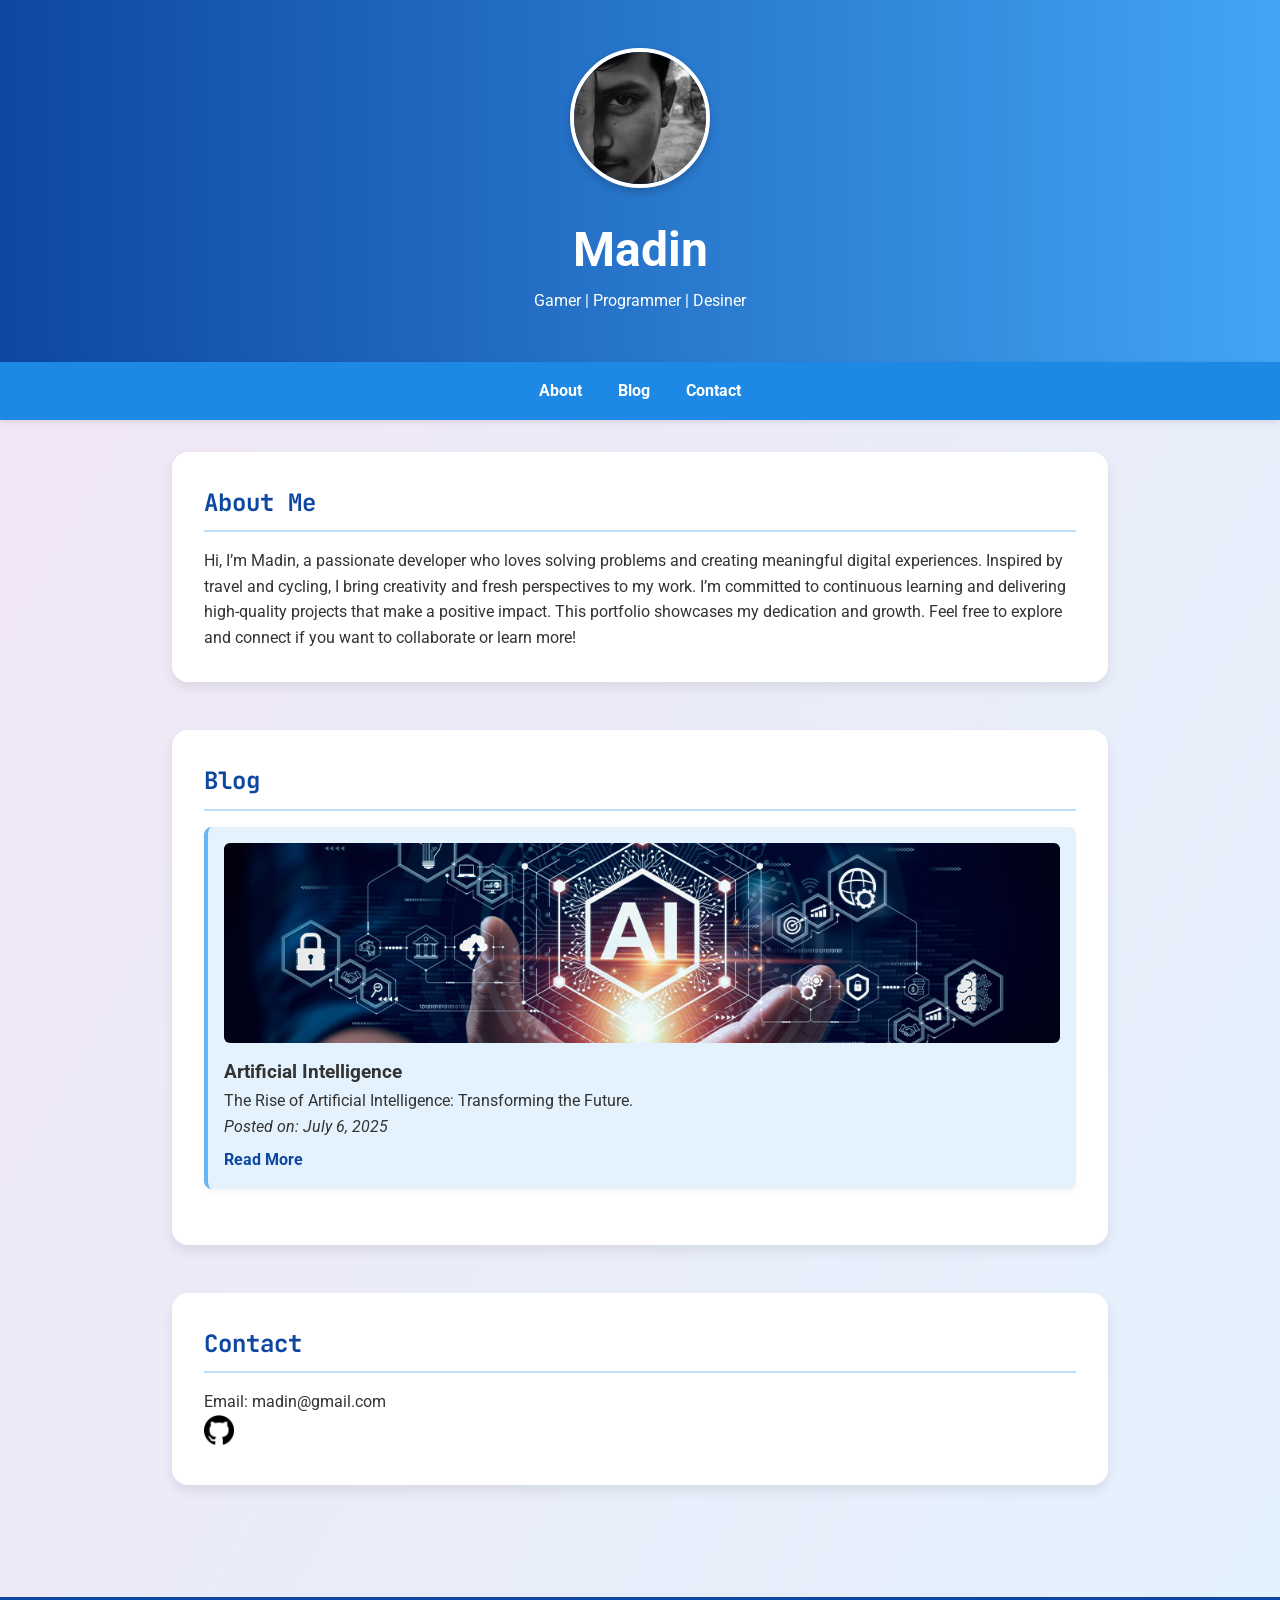
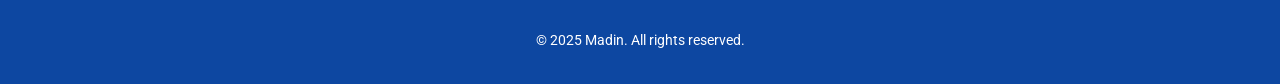
==== index.html @ e032f83f "initial commit" ====
<!DOCTYPE html>
<html lang="en">

<head>
  <meta charset="UTF-8" />
  <meta name="viewport" content="width=device-width, initial-scale=1.0" />
  <title>Madin's Portfolio</title>
  <link rel="icon" type="image/x-icon" href="">
  <link href="https://fonts.googleapis.com/css2?family=Roboto:wght@400;700&family=JetBrains+Mono&display=swap" rel="stylesheet">
  <link rel="stylesheet" href="style.css">
</head>

<body>
  <header>
    <img src="assets/avatar.png" alt="Madin's Photo">
    <h1>Madin</h1>
    <p>Gamer | Programmer | Desiner </p>
  </header>

  <nav>
  <div class="nav-container">
    <div class="nav-links">
      <a href="#about">About</a>
      <a href="#blog">Blog</a>
      <a href="#contact">Contact</a>
    </div>
  </div>
</nav>


  <div class="container">
    <section id="about">
      <h2>About Me</h2>
      <p>Hi, I’m Madin, a passionate developer who loves solving problems and creating meaningful digital experiences. Inspired by travel and cycling, I bring creativity and fresh perspectives to my work. I’m committed to continuous learning and delivering high-quality projects that make a positive impact. This portfolio showcases my dedication and growth. Feel free to explore and connect if you want to collaborate or learn more!

</p>
    </section>

    <section id="blog">
      <h2>Blog</h2>
      <div class="blog-post">
        <img src="Contents/ai/ai.png" alt="My First Blog Post">
        <h3>Artificial Intelligence</h3>
        <p>The Rise of Artificial Intelligence: Transforming the Future.</p>
        <p><em>Posted on: July 6, 2025</em></p>
        <a href="Contents/ai/ai.md">Read More</a>
      </div>
      <!-- <div class="blog-post">
        <img src="blog2.jpg" alt="Learning GitHub Pages">
        <h3>Learning GitHub Pages</h3>
        <p>Today I learned how to deploy my portfolio on GitHub Pages for free. It's simple and powerful for hosting static sites.</p>
        <p><em>Posted on: July 4, 2025</em></p>
        <a href="blog2.html">Read More</a>
      </div> -->
    </section>

    <section id="contact">
      <h2>Contact</h2>
      <p>Email: madin@gmail.com</p>
      <p><a href="https://github.com/madin-prime" target="_blank"><img src="assets/github.png" alt="GitHub" style="width: 30px;" ></a></p>
    </section>
  </div>

  <footer>
    <p>&copy; 2025 Madin. All rights reserved.</p>
  </footer>
</body>

</html>
---- style.css ----
*{margin:0;padding:0;box-sizing:border-box;font-family:'Roboto',sans-serif}body{background:linear-gradient(120deg,#f3e5f5,#e3f2fd);color:#333;line-height:1.6}header{background:linear-gradient(to right,#0d47a1,#42a5f5);color:#fff;padding:3rem 1rem;text-align:center;box-shadow:0 4px 12px rgba(0,0,0,0.2);position:relative}header img{width:140px;height:140px;border-radius:50%;border:4px solid #fff;margin-bottom:1rem;box-shadow:0 4px 8px rgba(0,0,0,0.2)}header h1{font-size:3rem;font-weight:bold}nav{background:#1e88e5;display:flex;justify-content:center;gap:2rem;padding:1rem;position:sticky;top:0;z-index:1000;box-shadow:0 2px 6px rgba(0,0,0,0.1)}nav a{color:#fff;text-decoration:none;font-weight:bold;padding:0.5rem 1rem;border-radius:6px;transition:background 0.3s}nav a:hover{background:#64b5f6}.container{max-width:1000px;margin:auto;padding:2rem;animation:fadeIn 1s ease}@keyframes fadeIn{from{opacity:0;transform:translateY(20px)}to{opacity:1;transform:translateY(0)}}section{margin-bottom:3rem;background:#fff;padding:2rem;border-radius:16px;box-shadow:0 6px 12px rgba(0,0,0,0.08);transition:transform 0.3s}section:hover{transform:translateY(-4px)}h2{color:#0d47a1;margin-bottom:1rem;border-bottom:2px solid #bbdefb;padding-bottom:0.5rem;font-family:'JetBrains Mono',monospace}.project,.blog-post{background:#e3f2fd;padding:1rem;border-radius:8px;margin-bottom:1.5rem;border-left:4px solid #64b5f6;box-shadow:0 2px 6px rgba(0,0,0,0.05)}.blog-post img{width:100%;max-height:200px;object-fit:cover;border-radius:6px;margin-bottom:0.5rem}.blog-post a{display:inline-block;margin-top:0.5rem;font-weight:bold;color:#0d47a1;transition:color 0.3s}.blog-post a:hover{color:#1e88e5}footer{text-align:center;padding:2rem;background:#0d47a1;color:#fff;margin-top:2rem;font-size:0.9rem}a{color:#1565c0;text-decoration:none}a:hover{text-decoration:underline}
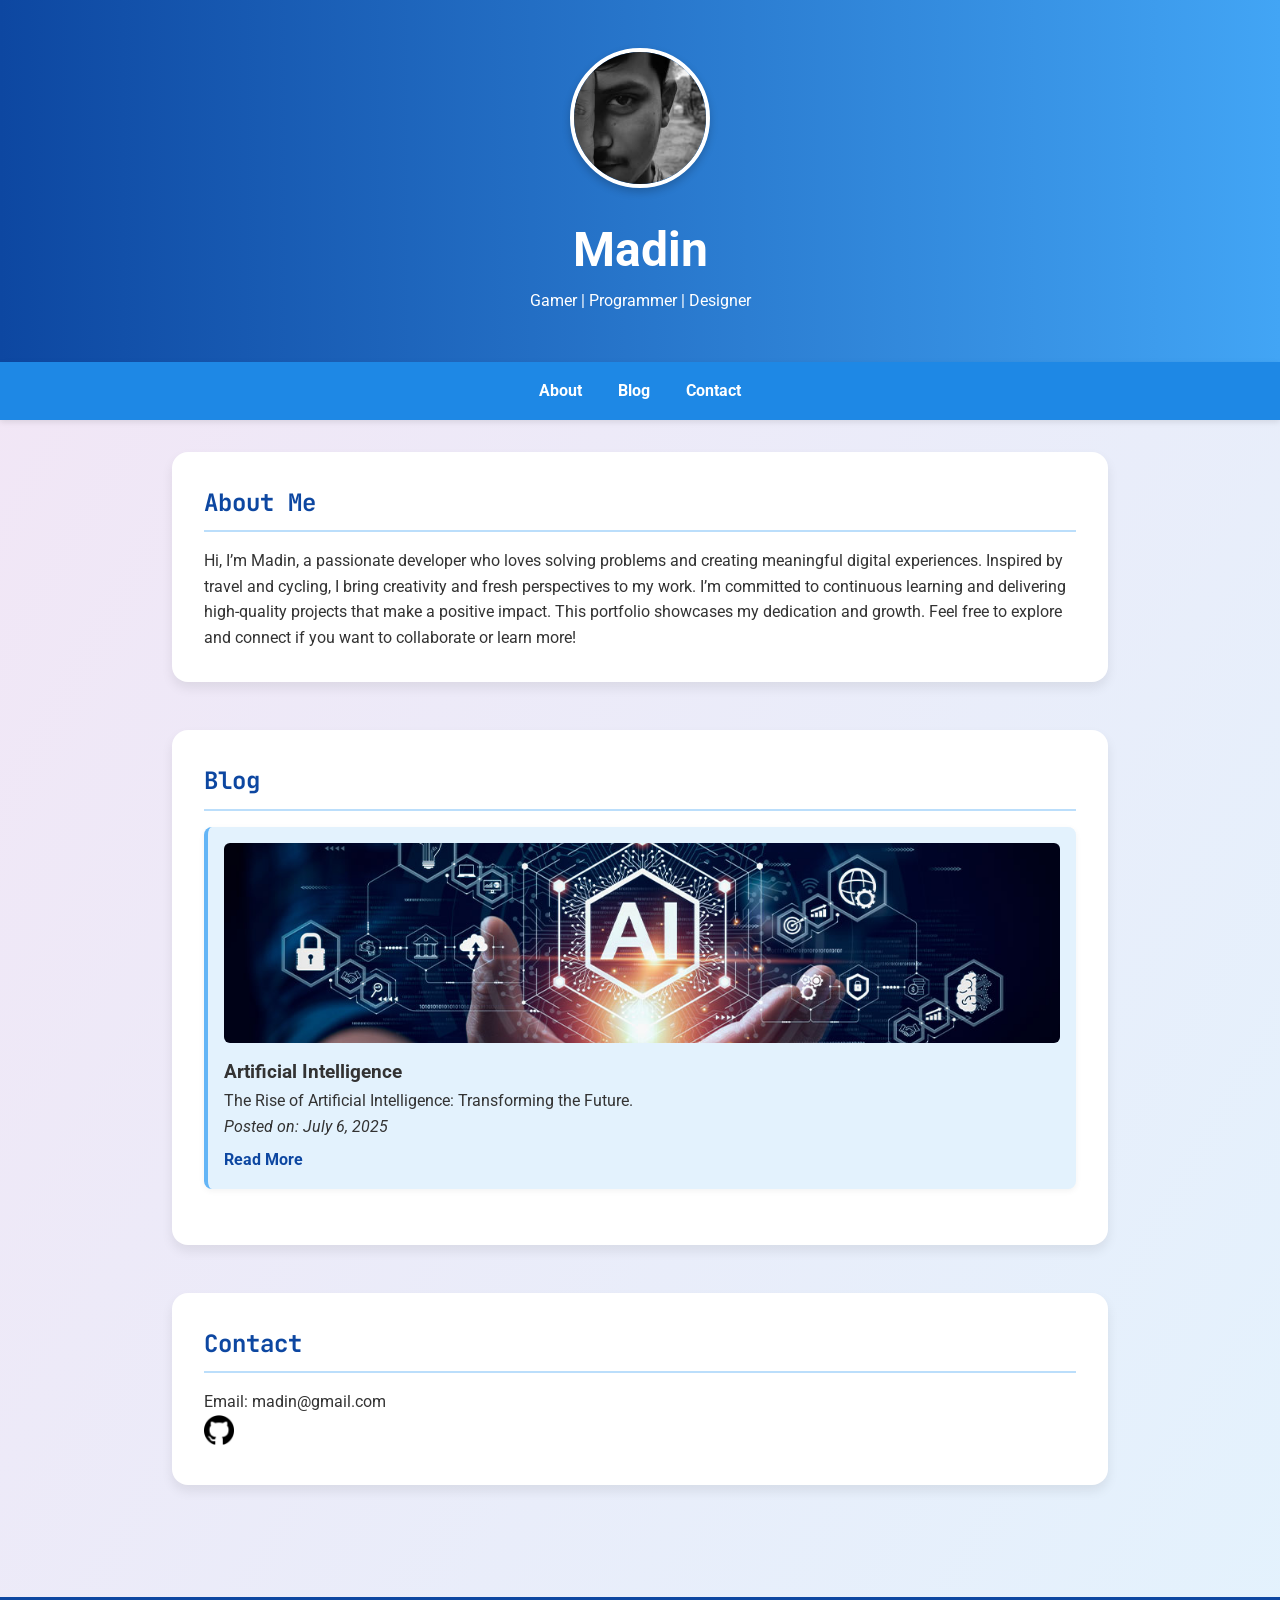
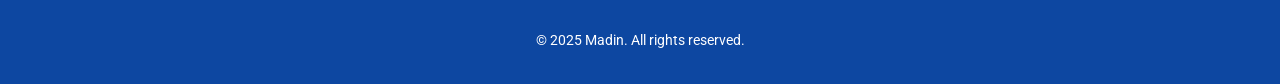
==== commit 7dda0436: "fix: a spelling mistake index.html" ====
--- a/index.html
+++ b/index.html
@@ -14,7 +14,7 @@
   <header>
     <img src="assets/avatar.png" alt="Madin's Photo">
     <h1>Madin</h1>
-    <p>Gamer | Programmer | Desiner </p>
+    <p>Gamer | Programmer | Designer</p>
   </header>
 
   <nav>
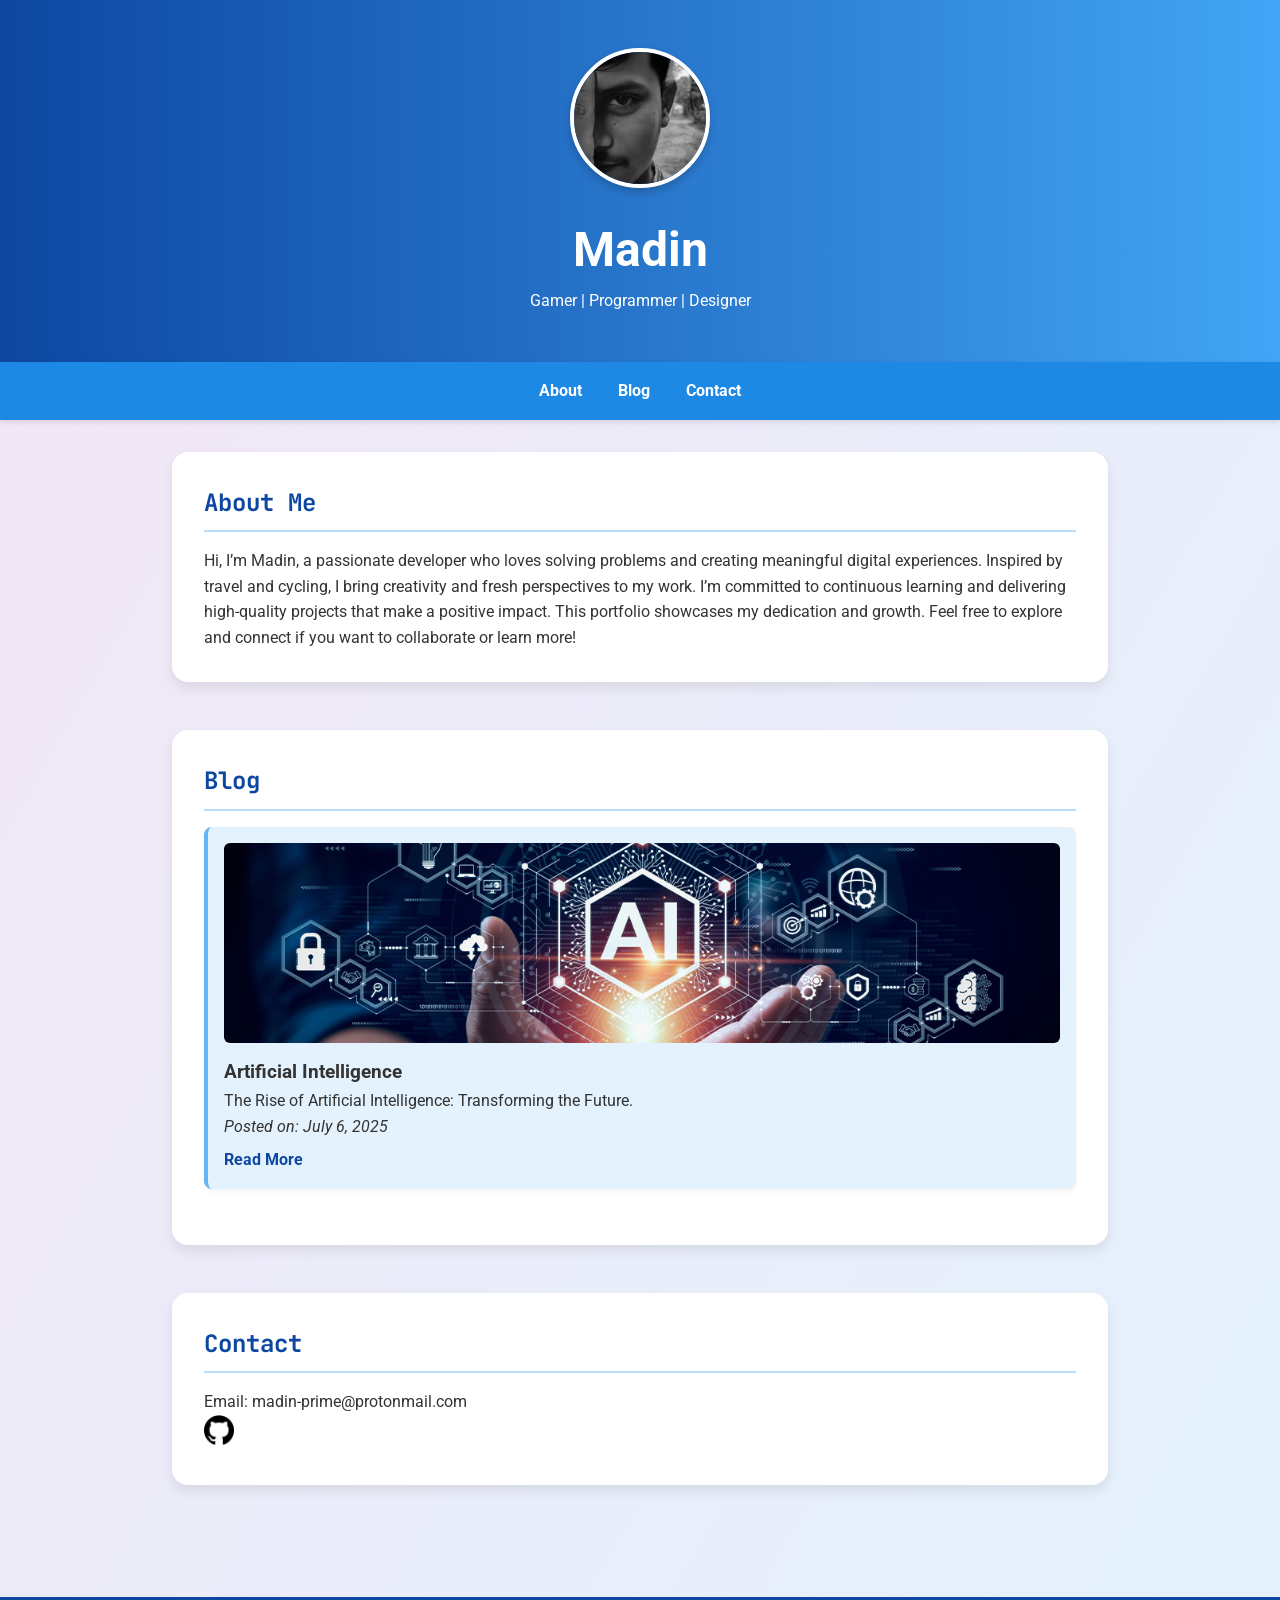
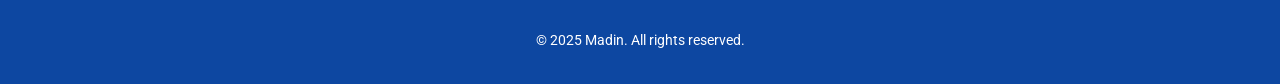
==== commit 3b086fb9: "Update index.html" ====
--- a/index.html
+++ b/index.html
@@ -4,7 +4,7 @@
 <head>
   <meta charset="UTF-8" />
   <meta name="viewport" content="width=device-width, initial-scale=1.0" />
-  <title>Madin's Portfolio</title>
+  <title>madin-prime</title>
   <link rel="icon" type="image/x-icon" href="">
   <link href="https://fonts.googleapis.com/css2?family=Roboto:wght@400;700&family=JetBrains+Mono&display=swap" rel="stylesheet">
   <link rel="stylesheet" href="style.css">
@@ -43,7 +43,7 @@
         <h3>Artificial Intelligence</h3>
         <p>The Rise of Artificial Intelligence: Transforming the Future.</p>
         <p><em>Posted on: July 6, 2025</em></p>
-        <a href="Contents/ai/ai.md">Read More</a>
+        <a href="Contents/ai/ai.html">Read More</a>
       </div>
       <!-- <div class="blog-post">
         <img src="blog2.jpg" alt="Learning GitHub Pages">
@@ -56,7 +56,7 @@
 
     <section id="contact">
       <h2>Contact</h2>
-      <p>Email: madin@gmail.com</p>
+      <p>Email: madin-prime@protonmail.com</p>
       <p><a href="https://github.com/madin-prime" target="_blank"><img src="assets/github.png" alt="GitHub" style="width: 30px;" ></a></p>
     </section>
   </div>
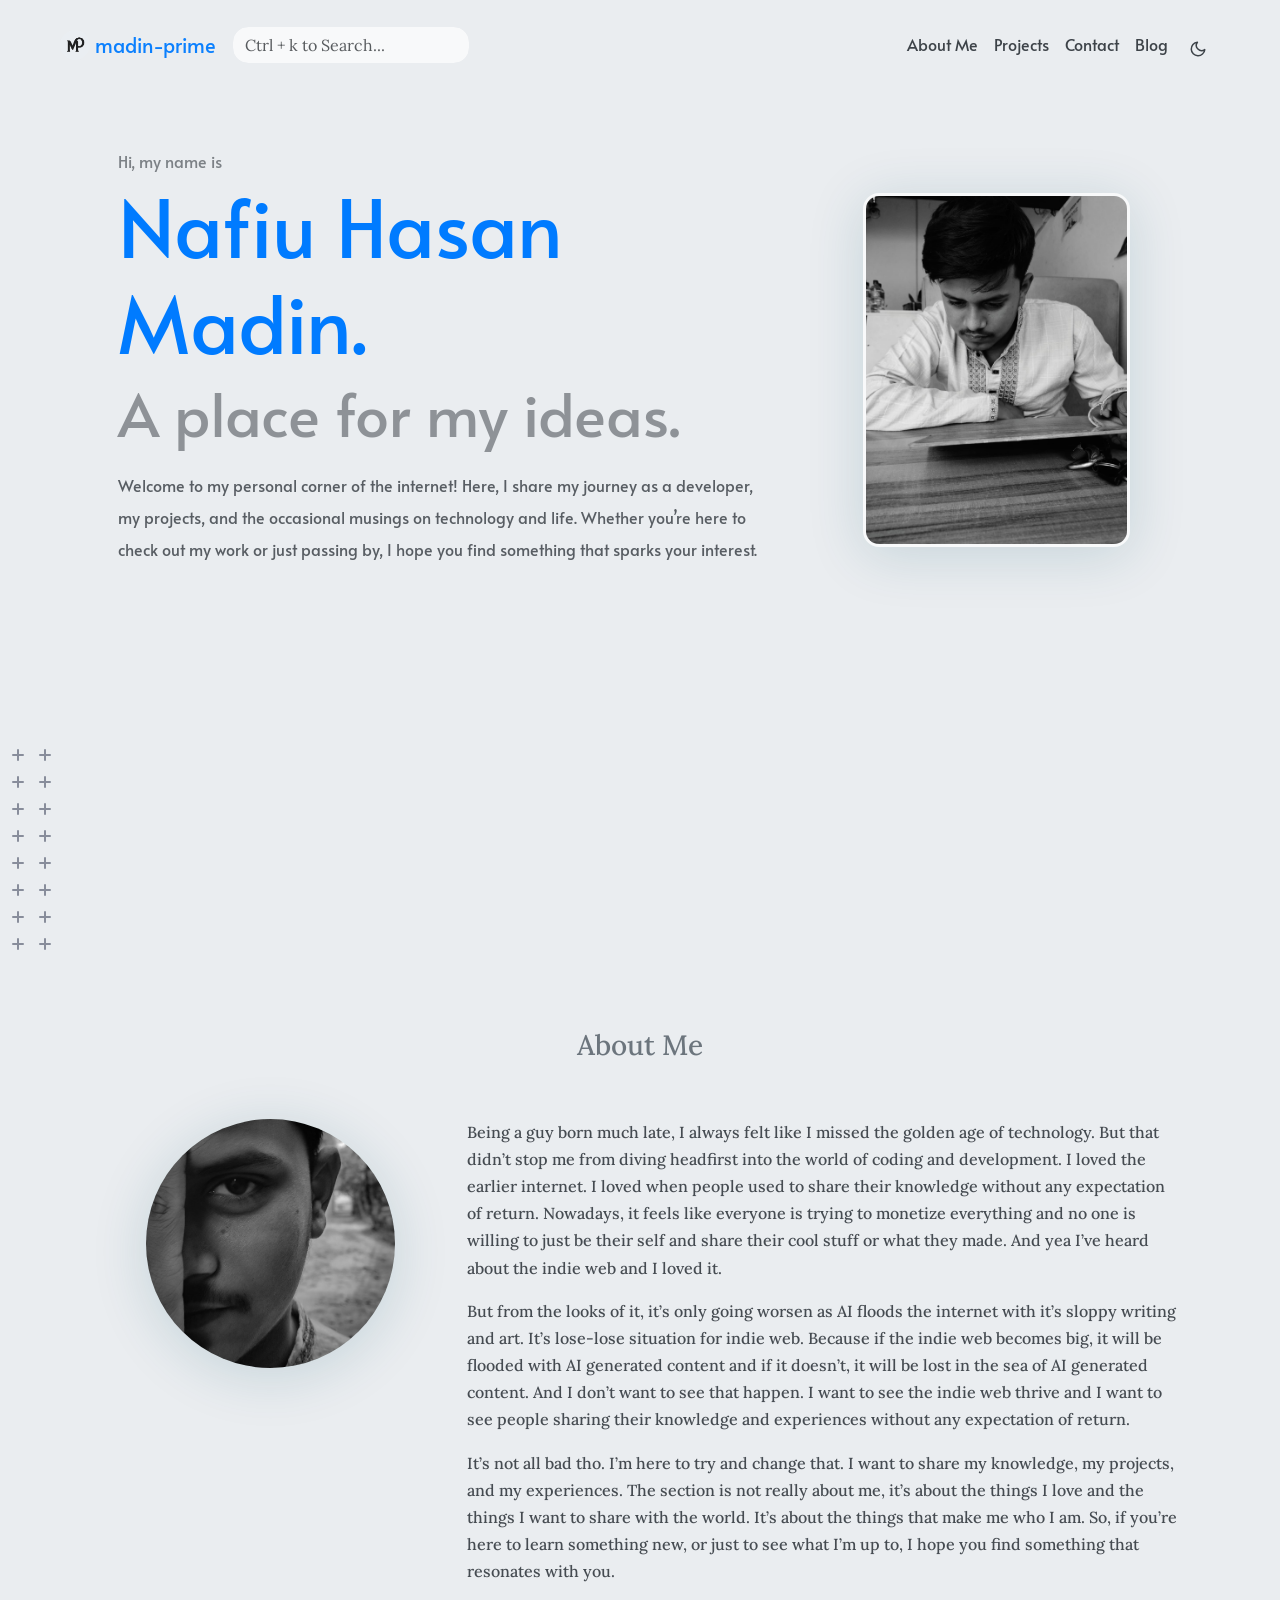
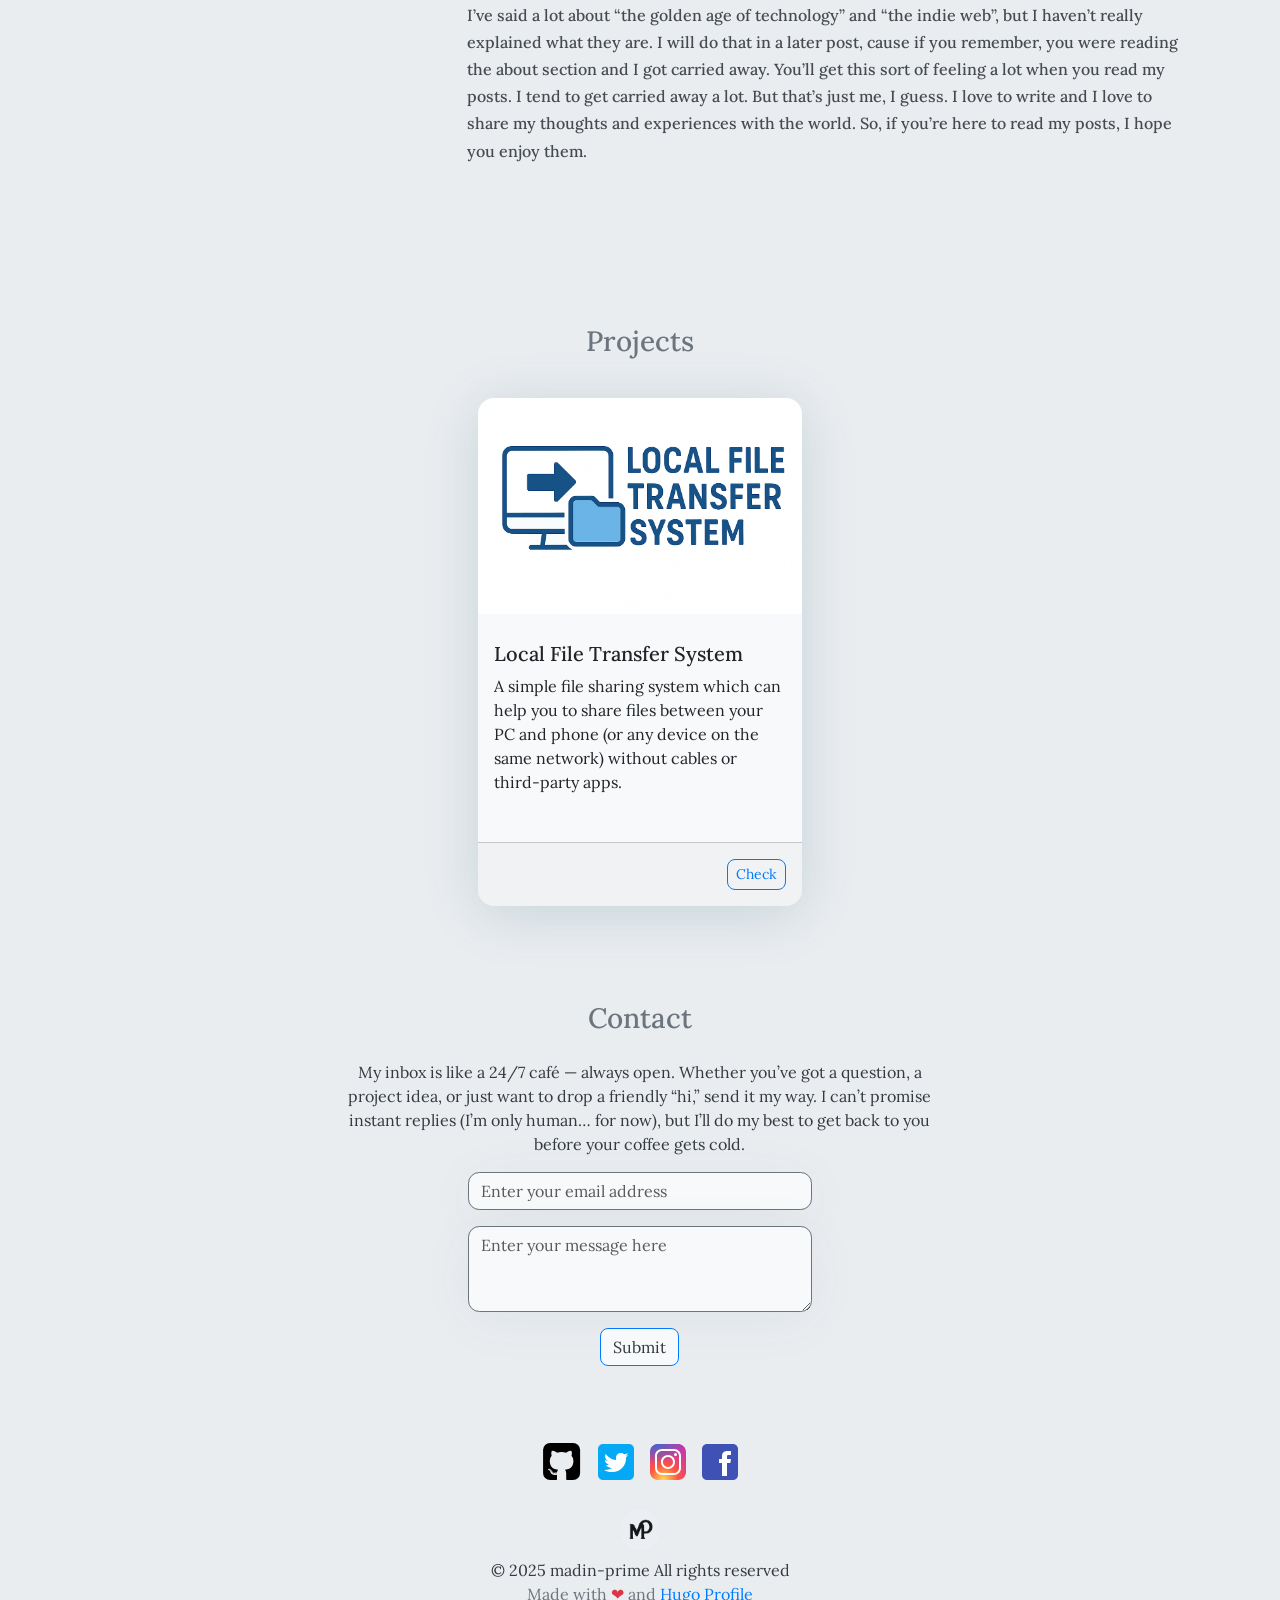
==== commit e2caf7fa: "Deploy to GitHub Pages" ====
--- a/index.html
+++ b/index.html
@@ -1,69 +1,11 @@
-<!DOCTYPE html>
-<html lang="en">
-
-<head>
-  <meta charset="UTF-8" />
-  <meta name="viewport" content="width=device-width, initial-scale=1.0" />
-  <title>madin-prime</title>
-  <link rel="icon" type="image/x-icon" href="">
-  <link href="https://fonts.googleapis.com/css2?family=Roboto:wght@400;700&family=JetBrains+Mono&display=swap" rel="stylesheet">
-  <link rel="stylesheet" href="style.css">
-</head>
-
-<body>
-  <header>
-    <img src="assets/avatar.png" alt="Madin's Photo">
-    <h1>Madin</h1>
-    <p>Gamer | Programmer | Designer</p>
-  </header>
-
-  <nav>
-  <div class="nav-container">
-    <div class="nav-links">
-      <a href="#about">About</a>
-      <a href="#blog">Blog</a>
-      <a href="#contact">Contact</a>
-    </div>
-  </div>
-</nav>
-
-
-  <div class="container">
-    <section id="about">
-      <h2>About Me</h2>
-      <p>Hi, I’m Madin, a passionate developer who loves solving problems and creating meaningful digital experiences. Inspired by travel and cycling, I bring creativity and fresh perspectives to my work. I’m committed to continuous learning and delivering high-quality projects that make a positive impact. This portfolio showcases my dedication and growth. Feel free to explore and connect if you want to collaborate or learn more!
-
-</p>
-    </section>
-
-    <section id="blog">
-      <h2>Blog</h2>
-      <div class="blog-post">
-        <img src="Contents/ai/ai.png" alt="My First Blog Post">
-        <h3>Artificial Intelligence</h3>
-        <p>The Rise of Artificial Intelligence: Transforming the Future.</p>
-        <p><em>Posted on: July 6, 2025</em></p>
-        <a href="Contents/ai/ai.html">Read More</a>
-      </div>
-      <!-- <div class="blog-post">
-        <img src="blog2.jpg" alt="Learning GitHub Pages">
-        <h3>Learning GitHub Pages</h3>
-        <p>Today I learned how to deploy my portfolio on GitHub Pages for free. It's simple and powerful for hosting static sites.</p>
-        <p><em>Posted on: July 4, 2025</em></p>
-        <a href="blog2.html">Read More</a>
-      </div> -->
-    </section>
-
-    <section id="contact">
-      <h2>Contact</h2>
-      <p>Email: madin-prime@protonmail.com</p>
-      <p><a href="https://github.com/madin-prime" target="_blank"><img src="assets/github.png" alt="GitHub" style="width: 30px;" ></a></p>
-    </section>
-  </div>
-
-  <footer>
-    <p>&copy; 2025 Madin. All rights reserved.</p>
-  </footer>
-</body>
-
-</html>
+<!doctype html><html lang=en><head><meta name=generator content="Hugo 0.148.2"><meta charset=UTF-8><meta name=viewport content="width=device-width,initial-scale=1"><meta http-equiv=X-UA-Compatible content="ie=edge"><meta http-equiv=Accept-CH content="DPR, Viewport-Width, Width"><link rel=icon href=/img/mp.png type=image/gif><link rel=preconnect href=https://fonts.googleapis.com><link rel=preconnect href=https://fonts.gstatic.com crossorigin><link rel=preload as=style href="https://fonts.googleapis.com/css2?family=Alata&family=Lora:ital,wght@0,400;0,500;0,600;0,700;1,400;1,500;1,600;1,700&family=Roboto:ital,wght@0,100;0,300;0,400;0,500;0,700;0,900;1,100;1,300;1,400;1,500;1,700;1,900&display=swap"><link rel=stylesheet href="https://fonts.googleapis.com/css2?family=Alata&family=Lora:ital,wght@0,400;0,500;0,600;0,700;1,400;1,500;1,600;1,700&family=Roboto:ital,wght@0,100;0,300;0,400;0,500;0,700;0,900;1,100;1,300;1,400;1,500;1,700;1,900&display=swap" media=print onload='this.media="all"'><noscript><link href="https://fonts.googleapis.com/css2?family=Alata&family=Lora:ital,wght@0,400;0,500;0,600;0,700;1,400;1,500;1,600;1,700&family=Roboto:ital,wght@0,100;0,300;0,400;0,500;0,700;0,900;1,100;1,300;1,400;1,500;1,700;1,900&display=swap" rel=stylesheet></noscript><link rel=stylesheet href=/css/font.css media=all><meta property="og:url" content="https://madin-prime.github.io/"><meta property="og:site_name" content="madin-prime"><meta property="og:title" content="madin-prime"><meta property="og:description" content="Personal website of Nafiu Hasan Madin showcasing his projects, skills, and experiences."><meta property="og:locale" content="en_us"><meta property="og:type" content="website"><meta name=twitter:card content="summary"><meta name=twitter:title content="madin-prime"><meta name=twitter:description content="Personal website of Nafiu Hasan Madin showcasing his projects, skills, and experiences."><link rel=stylesheet href=https://cdn.jsdelivr.net/npm/bootstrap@5.1.3/dist/css/bootstrap.min.css integrity=sha384-1BmE4kWBq78iYhFldvKuhfTAU6auU8tT94WrHftjDbrCEXSU1oBoqyl2QvZ6jIW3 crossorigin=anonymous><link rel=stylesheet href=/css/header.css media=all><link rel=stylesheet href=/css/footer.css media=all><link rel=stylesheet href=/css/theme.css media=all><style>:root{--text-color:#343a40;--text-secondary-color:#6c757d;--text-link-color:#007bff;--background-color:#eaedf0;--secondary-background-color:#64ffda1a;--primary-color:#007bff;--secondary-color:#f8f9fa;--text-color-dark:#e4e6eb;--text-secondary-color-dark:#b0b3b8;--text-link-color-dark:#ffffff;--background-color-dark:#18191a;--secondary-background-color-dark:#212529;--primary-color-dark:#ffffff;--secondary-color-dark:#212529}body{font-size:1rem;font-weight:400;line-height:1.5;text-align:left}html{background-color:var(--background-color) !important}body::-webkit-scrollbar{height:0;width:8px;background-color:var(--background-color)}::-webkit-scrollbar-track{border-radius:1rem}::-webkit-scrollbar-thumb{border-radius:1rem;background:#b0b0b0;outline:1px solid var(--background-color)}#search-content::-webkit-scrollbar{width:.5em;height:.1em;background-color:var(--background-color)}</style><meta name=description content="Personal website of Nafiu Hasan Madin showcasing his projects, skills, and experiences."><link rel=stylesheet href=/css/index.css media=all><link rel=stylesheet href=/css/projects.css media=all><script defer src=/fontawesome-6/all-6.4.2.js></script><title>madin-prime</title></head><body class=light><script>let localStorageValue=localStorage.getItem("pref-theme"),mediaQuery=window.matchMedia("(prefers-color-scheme: dark)").matches;switch(localStorageValue){case"dark":document.body.classList.add("dark");break;case"light":document.body.classList.remove("dark");break;default:mediaQuery&&document.body.classList.add("dark");break}</script><script>var prevScrollPos=window.pageYOffset;window.addEventListener("scroll",function(){let s=document.getElementById("profileHeader"),t=window.pageYOffset,n=!1,o=!0,i=o?prevScrollPos>t:t>0;i?s.classList.add("showHeaderOnTop"):n=!0,t===0&&(n=!0),n&&s.classList.remove("showHeaderOnTop"),prevScrollPos=t})</script><header id=profileHeader><nav class="pt-3 navbar navbar-expand-lg animate"><div class="container-fluid mx-xs-2 mx-sm-5 mx-md-5 mx-lg-5"><a class="navbar-brand primary-font text-wrap" href=/><img src=/img/mp.png width=30 height=30 class="d-inline-block align-top">
+madin-prime</a><div><input id=search autocomplete=off class="form-control mr-sm-2 d-none d-md-block" placeholder='Ctrl + k to Search...' aria-label=Search oninput=searchOnChange(event)></div><button class=navbar-toggler type=button data-bs-toggle=collapse data-bs-target=#navbarContent aria-controls=navbarContent aria-expanded=false aria-label="Toggle navigation">
+<svg aria-hidden="true" height="24" viewBox="0 0 16 16" width="24" data-view-component="true"><path fill-rule="evenodd" d="M1 2.75A.75.75.0 011.75 2h12.5a.75.75.0 110 1.5H1.75A.75.75.0 011 2.75zm0 5A.75.75.0 011.75 7h12.5a.75.75.0 110 1.5H1.75A.75.75.0 011 7.75zM1.75 12a.75.75.0 100 1.5h12.5a.75.75.0 100-1.5H1.75z"/></svg></button><div class="collapse navbar-collapse text-wrap primary-font" id=navbarContent><ul class="navbar-nav ms-auto text-center"><li class="nav-item navbar-text d-block d-md-none"><div class=nav-link><input id=search autocomplete=off class="form-control mr-sm-2" placeholder='Ctrl + k to Search...' aria-label=Search oninput=searchOnChange(event)></div></li><li class="nav-item navbar-text"><a class=nav-link href=/#about aria-label=about>About Me</a></li><li class="nav-item navbar-text"><a class=nav-link href=/#projects aria-label=projects>Projects</a></li><li class="nav-item navbar-text"><a class=nav-link href=/#contact aria-label=contact>Contact</a></li><li class="nav-item navbar-text"><a class=nav-link href=/blogs title="Blog posts">Blog</a></li><li class="nav-item navbar-text"><div class=text-center><button id=theme-toggle>
+<svg id="moon" width="24" height="24" viewBox="0 0 24 24" fill="none" stroke="currentColor" stroke-width="2" stroke-linecap="round" stroke-linejoin="round"><path d="M21 12.79A9 9 0 1111.21 3 7 7 0 0021 12.79z"/></svg>
+<svg id="sun" width="24" height="24" viewBox="0 0 24 24" fill="none" stroke="currentColor" stroke-width="2" stroke-linecap="round" stroke-linejoin="round"><circle cx="12" cy="12" r="5"/><line x1="12" y1="1" x2="12" y2="3"/><line x1="12" y1="21" x2="12" y2="23"/><line x1="4.22" y1="4.22" x2="5.64" y2="5.64"/><line x1="18.36" y1="18.36" x2="19.78" y2="19.78"/><line x1="1" y1="12" x2="3" y2="12"/><line x1="21" y1="12" x2="23" y2="12"/><line x1="4.22" y1="19.78" x2="5.64" y2="18.36"/><line x1="18.36" y1="5.64" x2="19.78" y2="4.22"/></svg></button></div></li></ul></div></div></nav></header><div id=content><section id=hero class="py-5 align-middle"><div class="container px-3 px-sm-5 px-md-5 px-lg-5 pt-lg-3"><div class=row><div class="col-sm-12 col-md-12 col-lg-8 content animate" id=primary-font><span class=subtitle>Hi, my name is</span><h1>Nafiu Hasan Madin.</h1><h2>A place for my ideas.</h2><p class=hero-content>Welcome to my personal corner of the internet! Here, I share my journey as a developer, my projects, and the occasional musings on technology and life. Whether you’re here to check out my work or just passing by, I hope you find something that sparks your interest.</p><div class=row><div class="col-auto h-100"></div><div class="col-auto px-0 h-100"><span></span></div></div></div><div class="col-sm-12 col-md-12 col-lg-4"><div class="row justify-content-center"><div class="col-sm-12 col-md-9 pt-5 image animate px-5 px-md-5 px-lg-0 text-center"><img src=/img/avatar.jpg class="img-thumbnail mx-auto" alt></div></div></div></div></div><div class="hero-bottom-svg d-md-block d-lg-block d-none"><svg width="201" height="201" viewBox="0 0 201 201"><g id="Group_1168" data-name="Group 1168" transform="translate(-384 -1392)"><rect id="Rectangle_2206" data-name="Rectangle 2206" width="12" height="2" rx="1" transform="translate(391 1392) rotate(90)" fill="#282f49"/><rect id="Rectangle_2271" data-name="Rectangle 2271" width="12" height="2" rx="1" transform="translate(391 1500) rotate(90)" fill="#282f49"/><rect id="Rectangle_2238" data-name="Rectangle 2238" width="12" height="2" rx="1" transform="translate(391 1446) rotate(90)" fill="#282f49"/><rect id="Rectangle_2278" data-name="Rectangle 2278" width="12" height="2" rx="1" transform="translate(391 1554) rotate(90)" fill="#282f49"/><rect id="Rectangle_2222" data-name="Rectangle 2222" width="12" height="2" rx="1" transform="translate(391 1419) rotate(90)" fill="#282f49"/><rect id="Rectangle_2272" data-name="Rectangle 2272" width="12" height="2" rx="1" transform="translate(391 1527) rotate(90)" fill="#282f49"/><rect id="Rectangle_2241" data-name="Rectangle 2241" width="12" height="2" rx="1" transform="translate(391 1473) rotate(90)" fill="#282f49"/><rect id="Rectangle_2288" data-name="Rectangle 2288" width="12" height="2" rx="1" transform="translate(391 1581) rotate(90)" fill="#282f49"/><rect id="Rectangle_2214" data-name="Rectangle 2214" width="12" height="2" rx="1" transform="translate(499 1392) rotate(90)" fill="#282f49"/><rect id="Rectangle_2289" data-name="Rectangle 2289" width="12" height="2" rx="1" transform="translate(499 1500) rotate(90)" fill="#282f49"/><rect id="Rectangle_2256" data-name="Rectangle 2256" width="12" height="2" rx="1" transform="translate(499 1446) rotate(90)" fill="#282f49"/><rect id="Rectangle_2290" data-name="Rectangle 2290" width="12" height="2" rx="1" transform="translate(499 1554) rotate(90)" fill="#282f49"/><rect id="Rectangle_2231" data-name="Rectangle 2231" width="12" height="2" rx="1" transform="translate(499 1419) rotate(90)" fill="#282f49"/><rect id="Rectangle_2291" data-name="Rectangle 2291" width="12" height="2" rx="1" transform="translate(499 1527) rotate(90)" fill="#282f49"/><rect id="Rectangle_2257" data-name="Rectangle 2257" width="12" height="2" rx="1" transform="translate(499 1473) rotate(90)" fill="#282f49"/><rect id="Rectangle_2292" data-name="Rectangle 2292" width="12" height="2" rx="1" transform="translate(499 1581) rotate(90)" fill="#282f49"/><rect id="Rectangle_2210" data-name="Rectangle 2210" width="12" height="2" rx="1" transform="translate(445 1392) rotate(90)" fill="#282f49"/><rect id="Rectangle_2279" data-name="Rectangle 2279" width="12" height="2" rx="1" transform="translate(445 1500) rotate(90)" fill="#282f49"/><rect id="Rectangle_2248" data-name="Rectangle 2248" width="12" height="2" rx="1" transform="translate(445 1446) rotate(90)" fill="#282f49"/><rect id="Rectangle_2280" data-name="Rectangle 2280" width="12" height="2" rx="1" transform="translate(445 1554) rotate(90)" fill="#282f49"/><rect id="Rectangle_2226" data-name="Rectangle 2226" width="12" height="2" rx="1" transform="translate(445 1419) rotate(90)" fill="#282f49"/><rect id="Rectangle_2281" data-name="Rectangle 2281" width="12" height="2" rx="1" transform="translate(445 1527) rotate(90)" fill="#282f49"/><rect id="Rectangle_2249" data-name="Rectangle 2249" width="12" height="2" rx="1" transform="translate(445 1473) rotate(90)" fill="#282f49"/><rect id="Rectangle_2293" data-name="Rectangle 2293" width="12" height="2" rx="1" transform="translate(445 1581) rotate(90)" fill="#282f49"/><rect id="Rectangle_2219" data-name="Rectangle 2219" width="12" height="2" rx="1" transform="translate(553 1392) rotate(90)" fill="#282f49"/><rect id="Rectangle_2310" data-name="Rectangle 2310" width="12" height="2" rx="1" transform="translate(553 1500) rotate(90)" fill="#282f49"/><rect id="Rectangle_2262" data-name="Rectangle 2262" width="12" height="2" rx="1" transform="translate(553 1446) rotate(90)" fill="#282f49"/><rect id="Rectangle_2311" data-name="Rectangle 2311" width="12" height="2" rx="1" transform="translate(553 1554) rotate(90)" fill="#282f49"/><rect id="Rectangle_2232" data-name="Rectangle 2232" width="12" height="2" rx="1" transform="translate(553 1419) rotate(90)" fill="#282f49"/><rect id="Rectangle_2312" data-name="Rectangle 2312" width="12" height="2" rx="1" transform="translate(553 1527) rotate(90)" fill="#282f49"/><rect id="Rectangle_2263" data-name="Rectangle 2263" width="12" height="2" rx="1" transform="translate(553 1473) rotate(90)" fill="#282f49"/><rect id="Rectangle_2313" data-name="Rectangle 2313" width="12" height="2" rx="1" transform="translate(553 1581) rotate(90)" fill="#282f49"/><rect id="Rectangle_2209" data-name="Rectangle 2209" width="12" height="2" rx="1" transform="translate(418 1392) rotate(90)" fill="#282f49"/><rect id="Rectangle_2273" data-name="Rectangle 2273" width="12" height="2" rx="1" transform="translate(418 1500) rotate(90)" fill="#282f49"/><rect id="Rectangle_2242" data-name="Rectangle 2242" width="12" height="2" rx="1" transform="translate(418 1446) rotate(90)" fill="#282f49"/><rect id="Rectangle_2282" data-name="Rectangle 2282" width="12" height="2" rx="1" transform="translate(418 1554) rotate(90)" fill="#282f49"/><rect id="Rectangle_2223" data-name="Rectangle 2223" width="12" height="2" rx="1" transform="translate(418 1419) rotate(90)" fill="#282f49"/><rect id="Rectangle_2274" data-name="Rectangle 2274" width="12" height="2" rx="1" transform="translate(418 1527) rotate(90)" fill="#282f49"/><rect id="Rectangle_2243" data-name="Rectangle 2243" width="12" height="2" rx="1" transform="translate(418 1473) rotate(90)" fill="#282f49"/><rect id="Rectangle_2294" data-name="Rectangle 2294" width="12" height="2" rx="1" transform="translate(418 1581) rotate(90)" fill="#282f49"/><rect id="Rectangle_2217" data-name="Rectangle 2217" width="12" height="2" rx="1" transform="translate(526 1392) rotate(90)" fill="#282f49"/><rect id="Rectangle_2314" data-name="Rectangle 2314" width="12" height="2" rx="1" transform="translate(526 1500) rotate(90)" fill="#282f49"/><rect id="Rectangle_2258" data-name="Rectangle 2258" width="12" height="2" rx="1" transform="translate(526 1446) rotate(90)" fill="#282f49"/><rect id="Rectangle_2315" data-name="Rectangle 2315" width="12" height="2" rx="1" transform="translate(526 1554) rotate(90)" fill="#282f49"/><rect id="Rectangle_2233" data-name="Rectangle 2233" width="12" height="2" rx="1" transform="translate(526 1419) rotate(90)" fill="#282f49"/><rect id="Rectangle_2316" data-name="Rectangle 2316" width="12" height="2" rx="1" transform="translate(526 1527) rotate(90)" fill="#282f49"/><rect id="Rectangle_2259" data-name="Rectangle 2259" width="12" height="2" rx="1" transform="translate(526 1473) rotate(90)" fill="#282f49"/><rect id="Rectangle_2317" data-name="Rectangle 2317" width="12" height="2" rx="1" transform="translate(526 1581) rotate(90)" fill="#282f49"/><rect id="Rectangle_2211" data-name="Rectangle 2211" width="12" height="2" rx="1" transform="translate(472 1392) rotate(90)" fill="#282f49"/><rect id="Rectangle_2295" data-name="Rectangle 2295" width="12" height="2" rx="1" transform="translate(472 1500) rotate(90)" fill="#282f49"/><rect id="Rectangle_2250" data-name="Rectangle 2250" width="12" height="2" rx="1" transform="translate(472 1446) rotate(90)" fill="#282f49"/><rect id="Rectangle_2296" data-name="Rectangle 2296" width="12" height="2" rx="1" transform="translate(472 1554) rotate(90)" fill="#282f49"/><rect id="Rectangle_2227" data-name="Rectangle 2227" width="12" height="2" rx="1" transform="translate(472 1419) rotate(90)" fill="#282f49"/><rect id="Rectangle_2297" data-name="Rectangle 2297" width="12" height="2" rx="1" transform="translate(472 1527) rotate(90)" fill="#282f49"/><rect id="Rectangle_2251" data-name="Rectangle 2251" width="12" height="2" rx="1" transform="translate(472 1473) rotate(90)" fill="#282f49"/><rect id="Rectangle_2298" data-name="Rectangle 2298" width="12" height="2" rx="1" transform="translate(472 1581) rotate(90)" fill="#282f49"/><rect id="Rectangle_2221" data-name="Rectangle 2221" width="12" height="2" rx="1" transform="translate(580 1392) rotate(90)" fill="#282f49"/><rect id="Rectangle_2318" data-name="Rectangle 2318" width="12" height="2" rx="1" transform="translate(580 1500) rotate(90)" fill="#282f49"/><rect id="Rectangle_2264" data-name="Rectangle 2264" width="12" height="2" rx="1" transform="translate(580 1446) rotate(90)" fill="#282f49"/><rect id="Rectangle_2319" data-name="Rectangle 2319" width="12" height="2" rx="1" transform="translate(580 1554) rotate(90)" fill="#282f49"/><rect id="Rectangle_2236" data-name="Rectangle 2236" width="12" height="2" rx="1" transform="translate(580 1419) rotate(90)" fill="#282f49"/><rect id="Rectangle_2320" data-name="Rectangle 2320" width="12" height="2" rx="1" transform="translate(580 1527) rotate(90)" fill="#282f49"/><rect id="Rectangle_2265" data-name="Rectangle 2265" width="12" height="2" rx="1" transform="translate(580 1473) rotate(90)" fill="#282f49"/><rect id="Rectangle_2321" data-name="Rectangle 2321" width="12" height="2" rx="1" transform="translate(580 1581) rotate(90)" fill="#282f49"/><rect id="Rectangle_2207" data-name="Rectangle 2207" width="12" height="2" rx="1" transform="translate(396 1399) rotate(-180)" fill="#282f49"/><rect id="Rectangle_2270" data-name="Rectangle 2270" width="12" height="2" rx="1" transform="translate(396 1507) rotate(-180)" fill="#282f49"/><rect id="Rectangle_2239" data-name="Rectangle 2239" width="12" height="2" rx="1" transform="translate(396 1453) rotate(-180)" fill="#282f49"/><rect id="Rectangle_2283" data-name="Rectangle 2283" width="12" height="2" rx="1" transform="translate(396 1561) rotate(-180)" fill="#282f49"/><rect id="Rectangle_2224" data-name="Rectangle 2224" width="12" height="2" rx="1" transform="translate(396 1426) rotate(-180)" fill="#282f49"/><rect id="Rectangle_2275" data-name="Rectangle 2275" width="12" height="2" rx="1" transform="translate(396 1534) rotate(-180)" fill="#282f49"/><rect id="Rectangle_2244" data-name="Rectangle 2244" width="12" height="2" rx="1" transform="translate(396 1480) rotate(-180)" fill="#282f49"/><rect id="Rectangle_2299" data-name="Rectangle 2299" width="12" height="2" rx="1" transform="translate(396 1588) rotate(-180)" fill="#282f49"/><rect id="Rectangle_2215" data-name="Rectangle 2215" width="12" height="2" rx="1" transform="translate(504 1399) rotate(-180)" fill="#282f49"/><rect id="Rectangle_2300" data-name="Rectangle 2300" width="12" height="2" rx="1" transform="translate(504 1507) rotate(-180)" fill="#282f49"/><rect id="Rectangle_2252" data-name="Rectangle 2252" width="12" height="2" rx="1" transform="translate(504 1453) rotate(-180)" fill="#282f49"/><rect id="Rectangle_2301" data-name="Rectangle 2301" width="12" height="2" rx="1" transform="translate(504 1561) rotate(-180)" fill="#282f49"/><rect id="Rectangle_2228" data-name="Rectangle 2228" width="12" height="2" rx="1" transform="translate(504 1426) rotate(-180)" fill="#282f49"/><rect id="Rectangle_2302" data-name="Rectangle 2302" width="12" height="2" rx="1" transform="translate(504 1534) rotate(-180)" fill="#282f49"/><rect id="Rectangle_2253" data-name="Rectangle 2253" width="12" height="2" rx="1" transform="translate(504 1480) rotate(-180)" fill="#282f49"/><rect id="Rectangle_2303" data-name="Rectangle 2303" width="12" height="2" rx="1" transform="translate(504 1588) rotate(-180)" fill="#282f49"/><rect id="Rectangle_2212" data-name="Rectangle 2212" width="12" height="2" rx="1" transform="translate(450 1399) rotate(-180)" fill="#282f49"/><rect id="Rectangle_2284" data-name="Rectangle 2284" width="12" height="2" rx="1" transform="translate(450 1507) rotate(-180)" fill="#282f49"/><rect id="Rectangle_2245" data-name="Rectangle 2245" width="12" height="2" rx="1" transform="translate(450 1453) rotate(-180)" fill="#282f49"/><rect id="Rectangle_2285" data-name="Rectangle 2285" width="12" height="2" rx="1" transform="translate(450 1561) rotate(-180)" fill="#282f49"/><rect id="Rectangle_2229" data-name="Rectangle 2229" width="12" height="2" rx="1" transform="translate(450 1426) rotate(-180)" fill="#282f49"/><rect id="Rectangle_2286" data-name="Rectangle 2286" width="12" height="2" rx="1" transform="translate(450 1534) rotate(-180)" fill="#282f49"/><rect id="Rectangle_2246" data-name="Rectangle 2246" width="12" height="2" rx="1" transform="translate(450 1480) rotate(-180)" fill="#282f49"/><rect id="Rectangle_2304" data-name="Rectangle 2304" width="12" height="2" rx="1" transform="translate(450 1588) rotate(-180)" fill="#282f49"/><rect id="Rectangle_2218" data-name="Rectangle 2218" width="12" height="2" rx="1" transform="translate(558 1399) rotate(-180)" fill="#282f49"/><rect id="Rectangle_2322" data-name="Rectangle 2322" width="12" height="2" rx="1" transform="translate(558 1507) rotate(-180)" fill="#282f49"/><rect id="Rectangle_2266" data-name="Rectangle 2266" width="12" height="2" rx="1" transform="translate(558 1453) rotate(-180)" fill="#282f49"/><rect id="Rectangle_2323" data-name="Rectangle 2323" width="12" height="2" rx="1" transform="translate(558 1561) rotate(-180)" fill="#282f49"/><rect id="Rectangle_2234" data-name="Rectangle 2234" width="12" height="2" rx="1" transform="translate(558 1426) rotate(-180)" fill="#282f49"/><rect id="Rectangle_2324" data-name="Rectangle 2324" width="12" height="2" rx="1" transform="translate(558 1534) rotate(-180)" fill="#282f49"/><rect id="Rectangle_2267" data-name="Rectangle 2267" width="12" height="2" rx="1" transform="translate(558 1480) rotate(-180)" fill="#282f49"/><rect id="Rectangle_2325" data-name="Rectangle 2325" width="12" height="2" rx="1" transform="translate(558 1588) rotate(-180)" fill="#282f49"/><rect id="Rectangle_2208" data-name="Rectangle 2208" width="12" height="2" rx="1" transform="translate(423 1399) rotate(-180)" fill="#282f49"/><rect id="Rectangle_2276" data-name="Rectangle 2276" width="12" height="2" rx="1" transform="translate(423 1507) rotate(-180)" fill="#282f49"/><rect id="Rectangle_2240" data-name="Rectangle 2240" width="12" height="2" rx="1" transform="translate(423 1453) rotate(-180)" fill="#282f49"/><rect id="Rectangle_2287" data-name="Rectangle 2287" width="12" height="2" rx="1" transform="translate(423 1561) rotate(-180)" fill="#282f49"/><rect id="Rectangle_2225" data-name="Rectangle 2225" width="12" height="2" rx="1" transform="translate(423 1426) rotate(-180)" fill="#282f49"/><rect id="Rectangle_2277" data-name="Rectangle 2277" width="12" height="2" rx="1" transform="translate(423 1534) rotate(-180)" fill="#282f49"/><rect id="Rectangle_2247" data-name="Rectangle 2247" width="12" height="2" rx="1" transform="translate(423 1480) rotate(-180)" fill="#282f49"/><rect id="Rectangle_2305" data-name="Rectangle 2305" width="12" height="2" rx="1" transform="translate(423 1588) rotate(-180)" fill="#282f49"/><rect id="Rectangle_2216" data-name="Rectangle 2216" width="12" height="2" rx="1" transform="translate(531 1399) rotate(-180)" fill="#282f49"/><rect id="Rectangle_2326" data-name="Rectangle 2326" width="12" height="2" rx="1" transform="translate(531 1507) rotate(-180)" fill="#282f49"/><rect id="Rectangle_2260" data-name="Rectangle 2260" width="12" height="2" rx="1" transform="translate(531 1453) rotate(-180)" fill="#282f49"/><rect id="Rectangle_2327" data-name="Rectangle 2327" width="12" height="2" rx="1" transform="translate(531 1561) rotate(-180)" fill="#282f49"/><rect id="Rectangle_2235" data-name="Rectangle 2235" width="12" height="2" rx="1" transform="translate(531 1426) rotate(-180)" fill="#282f49"/><rect id="Rectangle_2328" data-name="Rectangle 2328" width="12" height="2" rx="1" transform="translate(531 1534) rotate(-180)" fill="#282f49"/><rect id="Rectangle_2261" data-name="Rectangle 2261" width="12" height="2" rx="1" transform="translate(531 1480) rotate(-180)" fill="#282f49"/><rect id="Rectangle_2329" data-name="Rectangle 2329" width="12" height="2" rx="1" transform="translate(531 1588) rotate(-180)" fill="#282f49"/><rect id="Rectangle_2213" data-name="Rectangle 2213" width="12" height="2" rx="1" transform="translate(477 1399) rotate(-180)" fill="#282f49"/><rect id="Rectangle_2306" data-name="Rectangle 2306" width="12" height="2" rx="1" transform="translate(477 1507) rotate(-180)" fill="#282f49"/><rect id="Rectangle_2254" data-name="Rectangle 2254" width="12" height="2" rx="1" transform="translate(477 1453) rotate(-180)" fill="#282f49"/><rect id="Rectangle_2307" data-name="Rectangle 2307" width="12" height="2" rx="1" transform="translate(477 1561) rotate(-180)" fill="#282f49"/><rect id="Rectangle_2230" data-name="Rectangle 2230" width="12" height="2" rx="1" transform="translate(477 1426) rotate(-180)" fill="#282f49"/><rect id="Rectangle_2308" data-name="Rectangle 2308" width="12" height="2" rx="1" transform="translate(477 1534) rotate(-180)" fill="#282f49"/><rect id="Rectangle_2255" data-name="Rectangle 2255" width="12" height="2" rx="1" transform="translate(477 1480) rotate(-180)" fill="#282f49"/><rect id="Rectangle_2309" data-name="Rectangle 2309" width="12" height="2" rx="1" transform="translate(477 1588) rotate(-180)" fill="#282f49"/><rect id="Rectangle_2220" data-name="Rectangle 2220" width="12" height="2" rx="1" transform="translate(585 1399) rotate(-180)" fill="#282f49"/><rect id="Rectangle_2330" data-name="Rectangle 2330" width="12" height="2" rx="1" transform="translate(585 1507) rotate(-180)" fill="#282f49"/><rect id="Rectangle_2268" data-name="Rectangle 2268" width="12" height="2" rx="1" transform="translate(585 1453) rotate(-180)" fill="#282f49"/><rect id="Rectangle_2331" data-name="Rectangle 2331" width="12" height="2" rx="1" transform="translate(585 1561) rotate(-180)" fill="#282f49"/><rect id="Rectangle_2237" data-name="Rectangle 2237" width="12" height="2" rx="1" transform="translate(585 1426) rotate(-180)" fill="#282f49"/><rect id="Rectangle_2332" data-name="Rectangle 2332" width="12" height="2" rx="1" transform="translate(585 1534) rotate(-180)" fill="#282f49"/><rect id="Rectangle_2269" data-name="Rectangle 2269" width="12" height="2" rx="1" transform="translate(585 1480) rotate(-180)" fill="#282f49"/><rect id="Rectangle_2333" data-name="Rectangle 2333" width="12" height="2" rx="1" transform="translate(585 1588) rotate(-180)" fill="#282f49"/></g></svg></div></section><section id=about class="py-0 py-sm-5"><div class="container bg-transparent"><h3 class="text-center bg-transparent">About Me</h3><div class="bg-transparent row justify-content-center px-3 py-5"><div class="col-sm-12 col-md-8 col-lg-4 mb-5 mb-sm-0 mb-md-5 mb-lg-0 d-none d-sm-none d-md-block"><div class="image d-flex px-5"><img src=/img/avatar2.jpg class="img-thumbnail mx-auto rounded-circle" alt></div></div><div class="col-sm-12 col-md-12 col-lg-8 content"><p>Being a guy born much late, I always felt like I missed the golden age of technology. But that didn’t stop me from diving headfirst into the world of coding and development. I loved the earlier internet. I loved when people used to share their knowledge without any expectation of return. Nowadays, it feels like everyone is trying to monetize everything and no one is willing to just be their self and share their cool stuff or what they made. And yea I&rsquo;ve heard about the indie web and I loved it.</p><p>But from the looks of it, it&rsquo;s only going worsen as AI floods the internet with it&rsquo;s sloppy writing and art. It&rsquo;s lose-lose situation for indie web. Because if the indie web becomes big, it will be flooded with AI generated content and if it doesn&rsquo;t, it will be lost in the sea of AI generated content. And I don&rsquo;t want to see that happen. I want to see the indie web thrive and I want to see people sharing their knowledge and experiences without any expectation of return.</p><p>It&rsquo;s not all bad tho. I&rsquo;m here to try and change that. I want to share my knowledge, my projects, and my experiences. The section is not really about me, it&rsquo;s about the things I love and the things I want to share with the world. It&rsquo;s about the things that make me who I am. So, if you&rsquo;re here to learn something new, or just to see what I&rsquo;m up to, I hope you find something that resonates with you.</p><p>I&rsquo;ve said a lot about &ldquo;the golden age of technology&rdquo; and &ldquo;the indie web&rdquo;, but I haven&rsquo;t really explained what they are. I will do that in a later post, cause if you remember, you were reading the about section and I got carried away. You&rsquo;ll get this sort of feeling a lot when you read my posts. I tend to get carried away a lot. But that&rsquo;s just me, I guess. I love to write and I love to share my thoughts and experiences with the world. So, if you&rsquo;re here to read my posts, I hope you enjoy them.</p></div></div></div></section><section id=projects class=py-5><div class=container><h3 class=text-center>Projects</h3><div class="row justify-content-center px-3 px-md-5"><div class="col-lg-4 col-md-6 my-3"><div class="card my-3 h-100" title="Local File Transfer System"><div class=card-head><img class=card-img-top src=/images/projects/lfts.png alt="Local File Transfer System"></div><div class="card-body bg-transparent p-3"><div class="pb-2 bg-transparent"></div><h5 class="card-title bg-transparent mt-1">Local File Transfer System</h5><div class="card-text bg-transparent secondary-font">A simple file sharing system which can help you to share files between your PC and phone (or any device on the same network) without cables or third-party apps.</div></div><div class="card-footer py-3"><span class=float-end><a class="btn btn-sm" href=https://github.com/madin-prime/LocalFileTransferSystem target=_blank>Check</a></span></div></div></div></div></div></section><section id=contact class=py-5><div class=container><h3 class=text-center>Contact</h3><div class="px-0 px-md-5 px-lg-5"><div class="row justify-content-center px-md-5"><div class="col-md-8 py-3"><div class=text-center>My inbox is like a 24/7 café — always open. Whether you’ve got a question, a project idea, or just want to drop a friendly “hi,” send it my way. I can’t promise instant replies (I’m only human… for now), but I’ll do my best to get back to you before your coffee gets cold.</div><div class="row justify-content-center"><form id=contact-form action=https://formspree.io/f/xyzpgdby onsubmit=handleFormspreeSubmit(event) method=POST class=col-md-7><div class="form-group pt-3"><input type=email class=form-control name=email required placeholder='Enter your email address'></div><div class="form-group pt-3"><textarea class=form-control name=message required placeholder='Enter your message here' rows=3></textarea></div><div class="form-group text-center pt-3"><button type=submit class=btn>Submit</button></div></form></div></div></div></div></div><div id=contact-form-status></div></section><svg style="display:none"><symbol id="check-circle-fill" viewBox="0 0 16 16"><path d="M16 8A8 8 0 110 8a8 8 0 0116 0zm-3.97-3.03a.75.75.0 00-1.08.022L7.477 9.417 5.384 7.323a.75.75.0 00-1.06 1.06L6.97 11.03a.75.75.0 001.079-.02l3.992-4.99a.75.75.0 00-.01-1.05z"/></symbol><symbol id="info-fill" viewBox="0 0 16 16"><path d="M8 16A8 8 0 108 0a8 8 0 000 16zm.93-9.412-1 4.705c-.07.34.029.533.304.533.194.0.487-.07.686-.246l-.088.416c-.287.346-.92.598-1.465.598-.703.0-1.002-.422-.808-1.319l.738-3.468c.064-.293.006-.399-.287-.47l-.451-.081.082-.381 2.29-.287zM8 5.5a1 1 0 110-2 1 1 0 010 2z"/></symbol><symbol id="exclamation-triangle-fill" viewBox="0 0 16 16"><path d="M8.982 1.566a1.13 1.13.0 00-1.96.0L.165 13.233c-.457.778.091 1.767.98 1.767h13.713c.889.0 1.438-.99.98-1.767L8.982 1.566zM8 5c.535.0.954.462.9.995l-.35 3.507a.552.552.0 01-1.1.0L7.1 5.995A.905.905.0 018 5zm.002 6a1 1 0 110 2 1 1 0 010-2z"/></symbol></svg></div><footer><div class="text-center pt-2"><span class=px-1><a href=https://github.com/madin-prime aria-label=github><svg width="2.7em" height="2.7em" viewBox="0 0 1792 1792"><path id="footer-socialNetworks-github-svg-path" d="M522 1352q-8 9-20-3-13-11-4-19 8-9 20 3 12 11 4 19zm-42-61q9 12 0 19-8 6-17-7t0-18q9-7 17 6zm-61-60q-5 7-13 2-10-5-7-12 3-5 13-2 10 5 7 12zm31 34q-6 7-16-3-9-11-2-16 6-6 16 3 9 11 2 16zm129 112q-4 12-19 6-17-4-13-15t19-7q16 5 13 16zm63 5q0 11-16 11-17 2-17-11 0-11 16-11 17-2 17 11zm58-10q2 10-14 14t-18-8 14-15q16-2 18 9zm964-956v960q0 119-84.5 203.5T1376 1664h-224q-16 0-24.5-1t-19.5-5-16-14.5-5-27.5v-239q0-97-52-142 57-6 102.5-18t94-39 81-66.5 53-105T1386 856q0-121-79-206 37-91-8-204-28-9-81 11t-92 44l-38 24q-93-26-192-26t-192 26q-16-11-42.5-27T578 459.5 492 446q-44 113-7 204-79 85-79 206 0 85 20.5 150t52.5 105 80.5 67 94 39 102.5 18q-40 36-49 103-21 10-45 15t-57 5-65.5-21.5T484 1274q-19-32-48.5-52t-49.5-24l-20-3q-21 0-29 4.5t-5 11.5 9 14 13 12l7 5q22 10 43.5 38t31.5 51l10 23q13 38 44 61.5t67 30 69.5 7 55.5-3.5l23-4q0 38 .5 103t.5 68q0 22-11 33.5t-22 13-33 1.5H416q-119 0-203.5-84.5T128 1376V416q0-119 84.5-203.5T416 128h960q119 0 203.5 84.5T1664 416z"/></svg>
+</a></span><a href=https://x.com/ItzMadinPrime aria-label=twitter><svg viewBox="0 0 48 48" width="48" height="48"><path fill="#03a9f4" d="M42 37c0 2.762-2.239 5-5 5H11c-2.762.0-5-2.238-5-5V11c0-2.762 2.238-5 5-5h26c2.761.0 5 2.238 5 5V37z"/><path fill="#fff" d="M36 17.12c-.882.391-1.999.758-3 .88 1.018-.604 2.633-1.862 3-3-.951.559-2.671 1.156-3.793 1.372C31.311 15.422 30.033 15 28.617 15 25.897 15 24 17.305 24 20v2c-4 0-7.9-3.047-10.327-6-.427.721-.667 1.565-.667 2.457.0 1.819 1.671 3.665 2.994 4.543-.807-.025-2.335-.641-3-1 0 .016.0.036.0.057.0 2.367 1.661 3.974 3.912 4.422C16.501 26.592 16 27 14.072 27c.626 1.935 3.773 2.958 5.928 3-1.686 1.307-4.692 2-7 2-.399.0-.615.022-1-.023C14.178 33.357 17.22 34 20 34c9.057.0 14-6.918 14-13.37.0-.212-.007-.922-.018-1.13C34.95 18.818 35.342 18.104 36 17.12"/></svg>
+</a><a href=https://www.instagram.com/MadinPrime aria-label=instagram><svg viewBox="0 0 48 48" width="48" height="48"><radialGradient id="yOrnnhliCrdS2gy~4tD8ma" cx="19.38" cy="42.035" r="44.899" gradientUnits="userSpaceOnUse"><stop offset="0" stop-color="#fd5"/><stop offset=".328" stop-color="#ff543f"/><stop offset=".348" stop-color="#fc5245"/><stop offset=".504" stop-color="#e64771"/><stop offset=".643" stop-color="#d53e91"/><stop offset=".761" stop-color="#cc39a4"/><stop offset=".841" stop-color="#c837ab"/></radialGradient><path fill="url(#yOrnnhliCrdS2gy~4tD8ma)" d="M34.017 41.99l-20 .019c-4.4.004-8.003-3.592-8.008-7.992l-.019-20c-.004-4.4 3.592-8.003 7.992-8.008l20-.019c4.4-.004 8.003 3.592 8.008 7.992l.019 20C42.014 38.383 38.417 41.986 34.017 41.99z"/><radialGradient id="yOrnnhliCrdS2gy~4tD8mb" cx="11.786" cy="5.54" r="29.813" gradientTransform="matrix(1 0 0 .6663 0 1.849)" gradientUnits="userSpaceOnUse"><stop offset="0" stop-color="#4168c9"/><stop offset=".999" stop-color="#4168c9" stop-opacity="0"/></radialGradient><path fill="url(#yOrnnhliCrdS2gy~4tD8mb)" d="M34.017 41.99l-20 .019c-4.4.004-8.003-3.592-8.008-7.992l-.019-20c-.004-4.4 3.592-8.003 7.992-8.008l20-.019c4.4-.004 8.003 3.592 8.008 7.992l.019 20C42.014 38.383 38.417 41.986 34.017 41.99z"/><path fill="#fff" d="M24 31c-3.859.0-7-3.14-7-7s3.141-7 7-7 7 3.14 7 7-3.141 7-7 7zm0-12c-2.757.0-5 2.243-5 5s2.243 5 5 5 5-2.243 5-5-2.243-5-5-5z"/><circle cx="31.5" cy="16.5" r="1.5" fill="#fff"/><path fill="#fff" d="M30 37H18c-3.859.0-7-3.14-7-7V18c0-3.86 3.141-7 7-7h12c3.859.0 7 3.14 7 7v12c0 3.86-3.141 7-7 7zM18 13c-2.757.0-5 2.243-5 5v12c0 2.757 2.243 5 5 5h12c2.757.0 5-2.243 5-5V18c0-2.757-2.243-5-5-5H18z"/></svg>
+</a><a href=https://www.facebook.com/MadinPrime aria-label=facebook><svg viewBox="0 0 48 48" width="48" height="48"><path fill="#3F51B5" d="M42 37c0 2.762-2.238 5-5 5H11c-2.761.0-5-2.238-5-5V11c0-2.762 2.239-5 5-5h26c2.762.0 5 2.238 5 5V37z"/><path fill="#FFF" d="M34.368 25H31v13h-5V25h-3v-4h3v-2.41c.002-3.508 1.459-5.59 5.592-5.59H35v4h-2.287C31.104 17 31 17.6 31 18.723V21h4L34.368 25z"/></svg></a></div><div class="container py-4"><div class="row justify-content-center"><div class="col-md-4 text-center"><div class=pb-2><a href=https://madin-prime.github.io/ title=madin-prime><img alt="Footer logo" src=/img/mp.png height=40px width=40px></a></div>&copy; 2025 madin-prime All rights reserved<div class=text-secondary>Made with
+<span class=text-danger>&#10084;
+</span>and
+<a href=https://github.com/gurusabarish/hugo-profile target=_blank title="Designed and developed by gurusabarish">Hugo Profile</a></div></div></div></div></footer><script src=https://cdn.jsdelivr.net/npm/bootstrap@5.1.3/dist/js/bootstrap.min.js integrity=sha384-QJHtvGhmr9XOIpI6YVutG+2QOK9T+ZnN4kzFN1RtK3zEFEIsxhlmWl5/YESvpZ13 crossorigin=anonymous></script><script>localStorage.getItem("pref-theme")==="dark"?document.body.classList.add("dark"):localStorage.getItem("pref-theme")==="light"?document.body.classList.remove("dark"):window.matchMedia&&window.matchMedia("(prefers-color-scheme: dark)").matches&&document.body.classList.add("dark")</script><script>document.getElementById("theme-toggle").addEventListener("click",()=>{document.body.className.includes("dark")?(document.body.classList.remove("dark"),localStorage.setItem("pref-theme","light")):(document.body.classList.add("dark"),localStorage.setItem("pref-theme","dark"))});var tooltipTriggerList=[].slice.call(document.querySelectorAll('[data-bs-toggle="tooltip"]')),tooltipList=tooltipTriggerList.map(function(e){return new bootstrap.Tooltip(e)})</script><script src=/js/search.js></script><script src=/js/contact.js></script><section id=search-content class=py-2><div class=container id=search-results></div></section></body></html>
